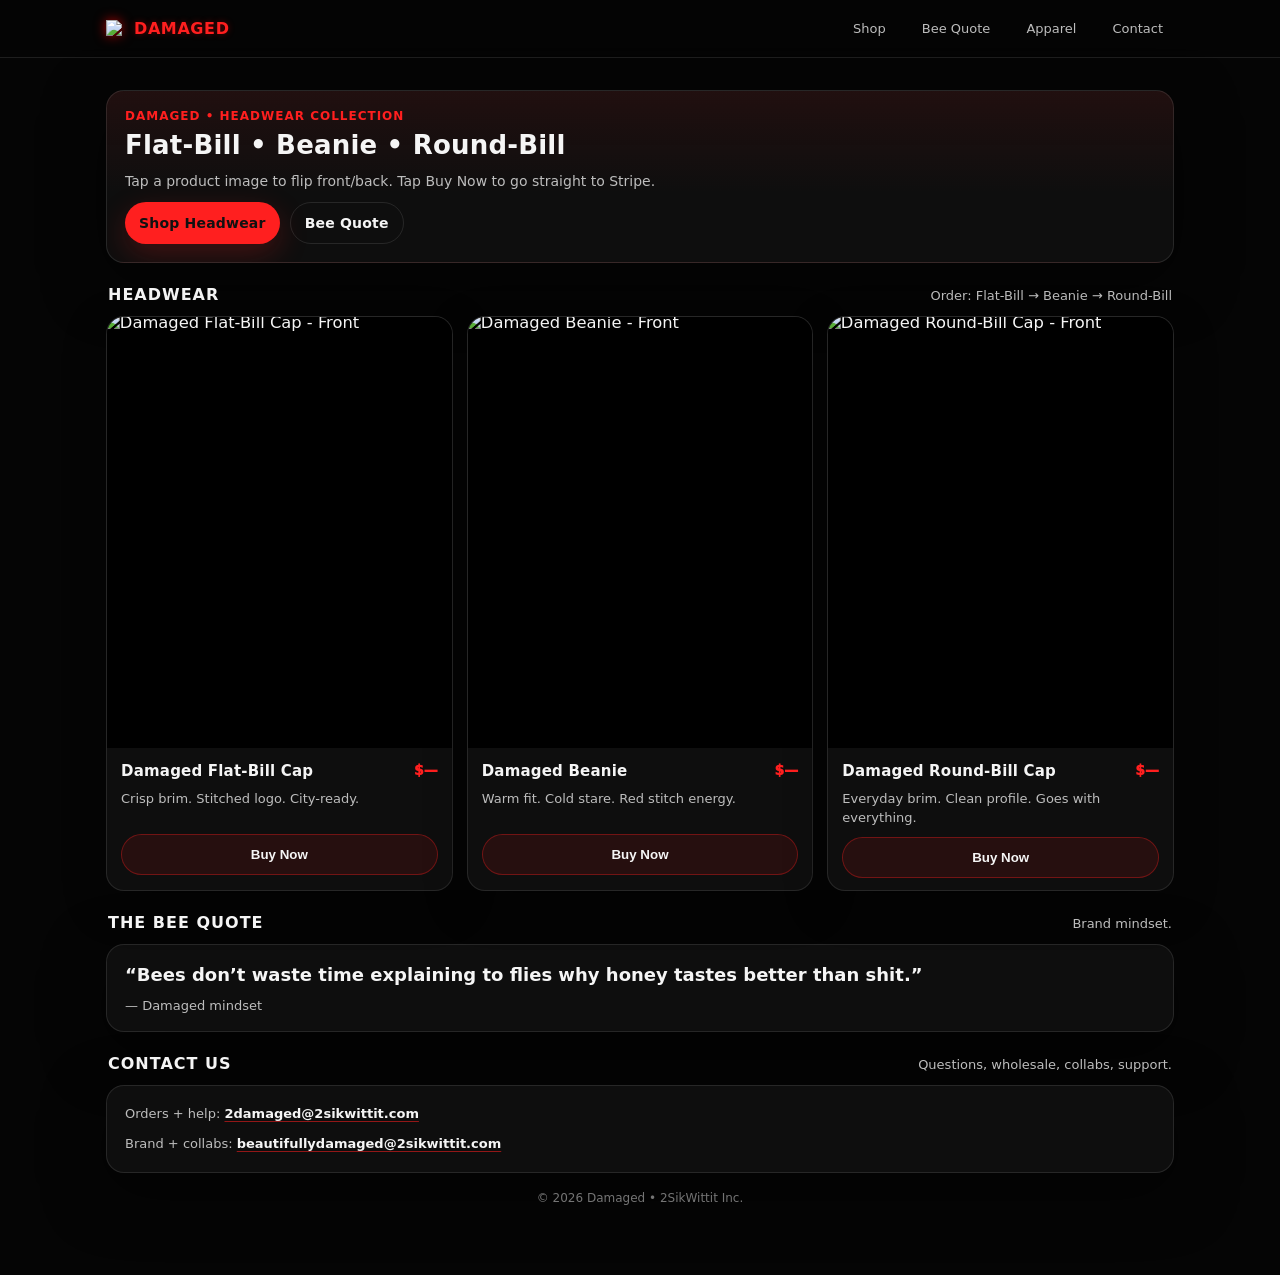
==== ad2.html @ 3af78363 "Publish root index.html for homepage" ====
<!DOCTYPE html>
<html lang="en">
<head>
  <meta charset="UTF-8" />
  <meta name="viewport" content="width=device-width,initial-scale=1" />
  <title>Damaged | Headwear Shop</title>

  <style>
    :root{
      --bg:#050505;
      --panel:#0e0e0e;
      --text:#f5f5f5;
      --muted:#bdbdbd;
      --red:#ff1f1f;
      --line:rgba(255,255,255,.10);
      --shadow: 0 18px 60px rgba(0,0,0,.55);
      --radius: 18px;
    }
    *{ box-sizing:border-box; }
    html,body{ margin:0; padding:0; background:var(--bg); color:var(--text); font-family: system-ui,-apple-system,Segoe UI,Roboto,Arial,sans-serif; }
    a{ color:inherit; text-decoration:none; }
    img{ max-width:100%; display:block; }

    .topbar{
      position:sticky; top:0; z-index:50;
      background: rgba(5,5,5,.72);
      backdrop-filter: blur(10px);
      border-bottom:1px solid var(--line);
    }
    .topbar-inner{
      max-width:1100px; margin:0 auto;
      display:flex; align-items:center; justify-content:space-between;
      padding:12px 16px;
      gap:14px;
    }

    .brand{
      display:flex; align-items:center; gap:10px;
      font-weight:900; letter-spacing:.6px;
      text-transform:uppercase;
    }
    .brand-heart{
      width:18px; height:18px; object-fit:contain;
      filter: drop-shadow(0 0 6px rgba(255,0,0,.7));
    }
    .brand span{
      color: var(--red);
      text-shadow: 0 0 6px rgba(255,0,0,.35);
    }

    .nav{
      display:flex; gap:14px; align-items:center;
      font-size:13px; color:var(--muted);
    }
    .nav a{ padding:8px 10px; border-radius:999px; border:1px solid transparent; }
    .nav a:hover{ border-color:var(--line); color:var(--text); }

    .wrap{ max-width:1100px; margin:0 auto; padding:18px 16px 70px; }

    .hero{
      margin-top:14px;
      border:1px solid var(--line);
      background: linear-gradient(180deg, rgba(255,31,31,.08), transparent 60%), var(--panel);
      border-radius: var(--radius);
      overflow:hidden;
      box-shadow: var(--shadow);
    }
    .hero-inner{
      padding:18px;
      display:flex;
      align-items:flex-end;
      justify-content:space-between;
      gap:14px;
      flex-wrap:wrap;
    }
    .kicker{
      color:var(--red);
      font-weight:900;
      letter-spacing:1px;
      text-transform:uppercase;
      font-size:12px;
    }
    h1{
      margin:8px 0 0;
      font-size:26px;
      line-height:1.15;
      letter-spacing:.2px;
    }
    .sub{
      margin:10px 0 0;
      color:var(--muted);
      line-height:1.5;
      font-size:14px;
      max-width: 62ch;
    }
    .cta-row{
      display:flex; gap:10px; flex-wrap:wrap;
      margin-top:10px;
    }
    .btn{
      appearance:none; border:none; cursor:pointer;
      padding:12px 14px;
      border-radius:999px;
      font-weight:850;
      letter-spacing:.2px;
      font-size:14px;
      display:inline-flex; align-items:center; justify-content:center;
      gap:10px;
      transition: transform .12s ease, filter .12s ease, background .12s ease, border-color .12s ease;
      user-select:none;
      white-space:nowrap;
    }
    .btn:active{ transform: translateY(1px); }
    .btn-primary{
      background: var(--red);
      color:#111;
      box-shadow: 0 10px 30px rgba(255,31,31,.22);
    }
    .btn-primary:hover{ filter: brightness(1.05); }
    .btn-ghost{
      background: transparent;
      border:1px solid var(--line);
      color:var(--text);
    }
    .btn-ghost:hover{ border-color: rgba(255,255,255,.25); }

    .section{ margin-top:22px; }
    .section-head{
      display:flex; align-items:baseline; justify-content:space-between; gap:10px;
      margin:0 2px 12px;
    }
    .section-head h2{
      margin:0;
      font-size:16px;
      text-transform:uppercase;
      letter-spacing:1px;
    }
    .section-head p{
      margin:0;
      color:var(--muted);
      font-size:13px;
    }

    .grid{
      display:grid;
      grid-template-columns: repeat(3, 1fr);
      gap:14px;
    }
    .card{
      border:1px solid var(--line);
      background: var(--panel);
      border-radius: var(--radius);
      overflow:hidden;
      box-shadow: 0 14px 40px rgba(0,0,0,.35);
      display:flex;
      flex-direction:column;
      min-height: 100%;
    }

    .flip-wrapper{
      position:relative;
      aspect-ratio: 4 / 5;
      background:#000;
      overflow:hidden;
    }
    .flip-wrapper img{
      position:absolute;
      inset:0;
      width:100%;
      height:100%;
      object-fit:cover;
      transform: scale(1.02);
      transition: opacity .28s ease, transform .35s ease;
      will-change: opacity, transform;
    }
    .flip-wrapper img.back{ opacity:0; }
    .card:hover .flip-wrapper img.front{ opacity:0; }
    .card:hover .flip-wrapper img.back{ opacity:1; }
    .card:hover .flip-wrapper img{ transform: scale(1.06); }

    .card.is-flipped .flip-wrapper img.front{ opacity:0; }
    .card.is-flipped .flip-wrapper img.back{ opacity:1; }

    .card .body{
      padding:14px 14px 12px;
      display:flex;
      flex-direction:column;
      gap:10px;
      flex:1;
    }
    .title-row{
      display:flex; align-items:flex-start; justify-content:space-between; gap:10px;
    }
    .title{
      margin:0;
      font-weight:900;
      letter-spacing:.2px;
      font-size:15px;
      line-height:1.2;
    }
    .price{
      color:var(--red);
      font-weight:950;
      font-size:14px;
      white-space:nowrap;
    }
    .desc{
      margin:0;
      color:var(--muted);
      font-size:13px;
      line-height:1.45;
      min-height: 34px;
    }
    .btn-buy{
      width:100%;
      background: rgba(255,31,31,.10);
      border:1px solid rgba(255,31,31,.35);
      color:var(--text);
      padding:12px 14px;
      border-radius:999px;
      font-weight:900;
      cursor:pointer;
      transition: filter .12s ease, transform .12s ease, border-color .12s ease;
    }
    .btn-buy:hover{
      filter: brightness(1.12);
      border-color: rgba(255,31,31,.55);
    }

    /* Responsive */
    @media (max-width: 900px){
      .grid{ grid-template-columns: repeat(2, 1fr); }
    }
    @media (max-width: 520px){
      .grid{ grid-template-columns: 1fr; }
      h1{ font-size:22px; }
    }
  </style>
</head>

<body>
  <header class="topbar">
    <div class="topbar-inner">
      <div class="brand">
        <img src="images/DamagedHeart.jpeg" alt="Damaged Heart" class="brand-heart">
        <span>Damaged</span>
      </div>

      <!-- KEEP BEE QUOTE LINK + add back-to-apparel -->
      <nav class="nav">
        <a href="#shop">Shop</a>
        <a href="#bee">Bee Quote</a>
        <a href="ad.html">Apparel</a>
        <a href="#contact">Contact</a>
      </nav>
    </div>
  </header>

  <main class="wrap">

    <!-- HERO -->
    <section class="hero" id="top">
      <div class="hero-inner">
        <div>
          <div class="kicker">Damaged • Headwear Collection</div>
          <h1>Flat-Bill • Beanie • Round-Bill</h1>
          <p class="sub">Tap a product image to flip front/back. Tap Buy Now to go straight to Stripe.</p>
          <div class="cta-row">
            <a class="btn btn-primary" href="#shop">Shop Headwear</a>
            <a class="btn btn-ghost" href="#bee">Bee Quote</a>
          </div>
        </div>
      </div>
    </section>

    <!-- PRODUCTS -->
    <section class="section" id="shop">
      <div class="section-head">
        <h2>Headwear</h2>
        <p>Order: Flat-Bill → Beanie → Round-Bill</p>
      </div>

      <div class="grid">
        <!-- 1) FLAT-BILL -->
        <article class="card" data-payment-link="https://buy.stripe.com/aFa7sN62hd7y74576scfK0b">
          <div class="flip-wrapper" role="button" aria-label="Flip product image">
            <img class="front" src="images/capsreddamaged.png" alt="Damaged Flat-Bill Cap - Front">
            <img class="back"  src="images/NewFlatBillBack.png"  alt="Damaged Flat-Bill Cap - Back">
          </div>
          <div class="body">
            <div class="title-row">
              <p class="title">Damaged Flat-Bill Cap</p>
              <div class="price">$—</div>
            </div>
            <p class="desc">Crisp brim. Stitched logo. City-ready.</p>
            <button class="btn-buy">Buy Now</button>
          </div>
        </article>

        <!-- 2) BEANIE -->
        <article class="card" data-payment-link="https://buy.stripe.com/dRm6oJ4Yd6Ja8893UgcfK05">
          <div class="flip-wrapper" role="button" aria-label="Flip product image">
            <img class="front" src="images/beanieredstitchdamagedMastercopy.png" alt="Damaged Beanie - Front">
            <img class="back"  src="images/NewDamagedBeanieBack.jpeg"  alt="Damaged Beanie - Back">
          </div>
          <div class="body">
            <div class="title-row">
              <p class="title">Damaged Beanie</p>
              <div class="price">$—</div>
            </div>
            <p class="desc">Warm fit. Cold stare. Red stitch energy.</p>
            <button class="btn-buy">Buy Now</button>
          </div>
        </article>

        <!-- 3) ROUND-BILL -->
        <article class="card" data-payment-link="https://buy.stripe.com/9B66oJ4Yd4B2gEF8awcfK06">
          <div class="flip-wrapper" role="button" aria-label="Flip product image">
            <img class="front" src="images/NewRound-BillCap.png" alt="Damaged Round-Bill Cap - Front">
            <img class="back"  src="images/NewRoundBillCap.png"  alt="Damaged Round-Bill Cap - Back">
          </div>
          <div class="body">
            <div class="title-row">
              <p class="title">Damaged Round-Bill Cap</p>
              <div class="price">$—</div>
            </div>
            <p class="desc">Everyday brim. Clean profile. Goes with everything.</p>
            <button class="btn-buy">Buy Now</button>
          </div>
        </article>
      </div>
    </section>

    <!-- BEE QUOTE -->
    <section class="section" id="bee">
      <div class="section-head">
        <h2>The Bee Quote</h2>
        <p>Brand mindset.</p>
      </div>

      <div style="border:1px solid var(--line); background:var(--panel); border-radius:var(--radius); padding:18px; box-shadow:var(--shadow);">
        <div style="font-size:18px; line-height:1.35; font-weight:900;">
          “Bees don’t waste time explaining to flies why honey tastes better than shit.”
        </div>
        <div style="margin-top:10px; color:var(--muted); font-size:13px;">
          — Damaged mindset
        </div>
      </div>
    </section>

    <!-- CONTACT -->
    <section class="section" id="contact">
      <div class="section-head">
        <h2>Contact Us</h2>
        <p>Questions, wholesale, collabs, support.</p>
      </div>

      <div style="border:1px solid var(--line); background:var(--panel); border-radius:var(--radius); padding:18px; box-shadow:var(--shadow);">
        <p style="margin:0; color:var(--muted); line-height:1.55; font-size:13px;">
          Orders + help:
          <a style="color:var(--text); font-weight:900; text-decoration:underline; text-decoration-color:rgba(255,31,31,.55); text-underline-offset:3px;"
             href="mailto:2damaged@2sikwittit.com">2damaged@2sikwittit.com</a>
        </p>
        <p style="margin:10px 0 0; color:var(--muted); line-height:1.55; font-size:13px;">
          Brand + collabs:
          <a style="color:var(--text); font-weight:900; text-decoration:underline; text-decoration-color:rgba(255,31,31,.55); text-underline-offset:3px;"
             href="mailto:beautifullydamaged@2sikwittit.com">beautifullydamaged@2sikwittit.com</a>
        </p>
      </div>

      <footer style="margin-top:18px; color:rgba(255,255,255,.45); font-size:12px; text-align:center;">
        © <span id="year"></span> Damaged • 2SikWittit Inc.
      </footer>
    </section>

  </main>

  <script>
    document.getElementById("year").textContent = new Date().getFullYear();

    // Stripe redirect
    document.addEventListener("click", (e) => {
      const buyBtn = e.target.closest(".btn-buy");
      if (buyBtn) {
        e.preventDefault();
        const card = buyBtn.closest(".card");
        const link = (card?.dataset.paymentLink || "").trim();

        if (!link || !link.startsWith("https://buy.stripe.com/")) {
          alert("Payment link missing or invalid for this item.");
          return;
        }
        buyBtn.textContent = "Redirecting…";
        window.location.href = link;
        return;
      }

      // Mobile flip: tap image to toggle front/back
      const flip = e.target.closest(".flip-wrapper");
      if (flip) {
        const card = flip.closest(".card");
        if (!card) return;
        card.classList.toggle("is-flipped");
      }
    });
  </script>
</body>
</html>
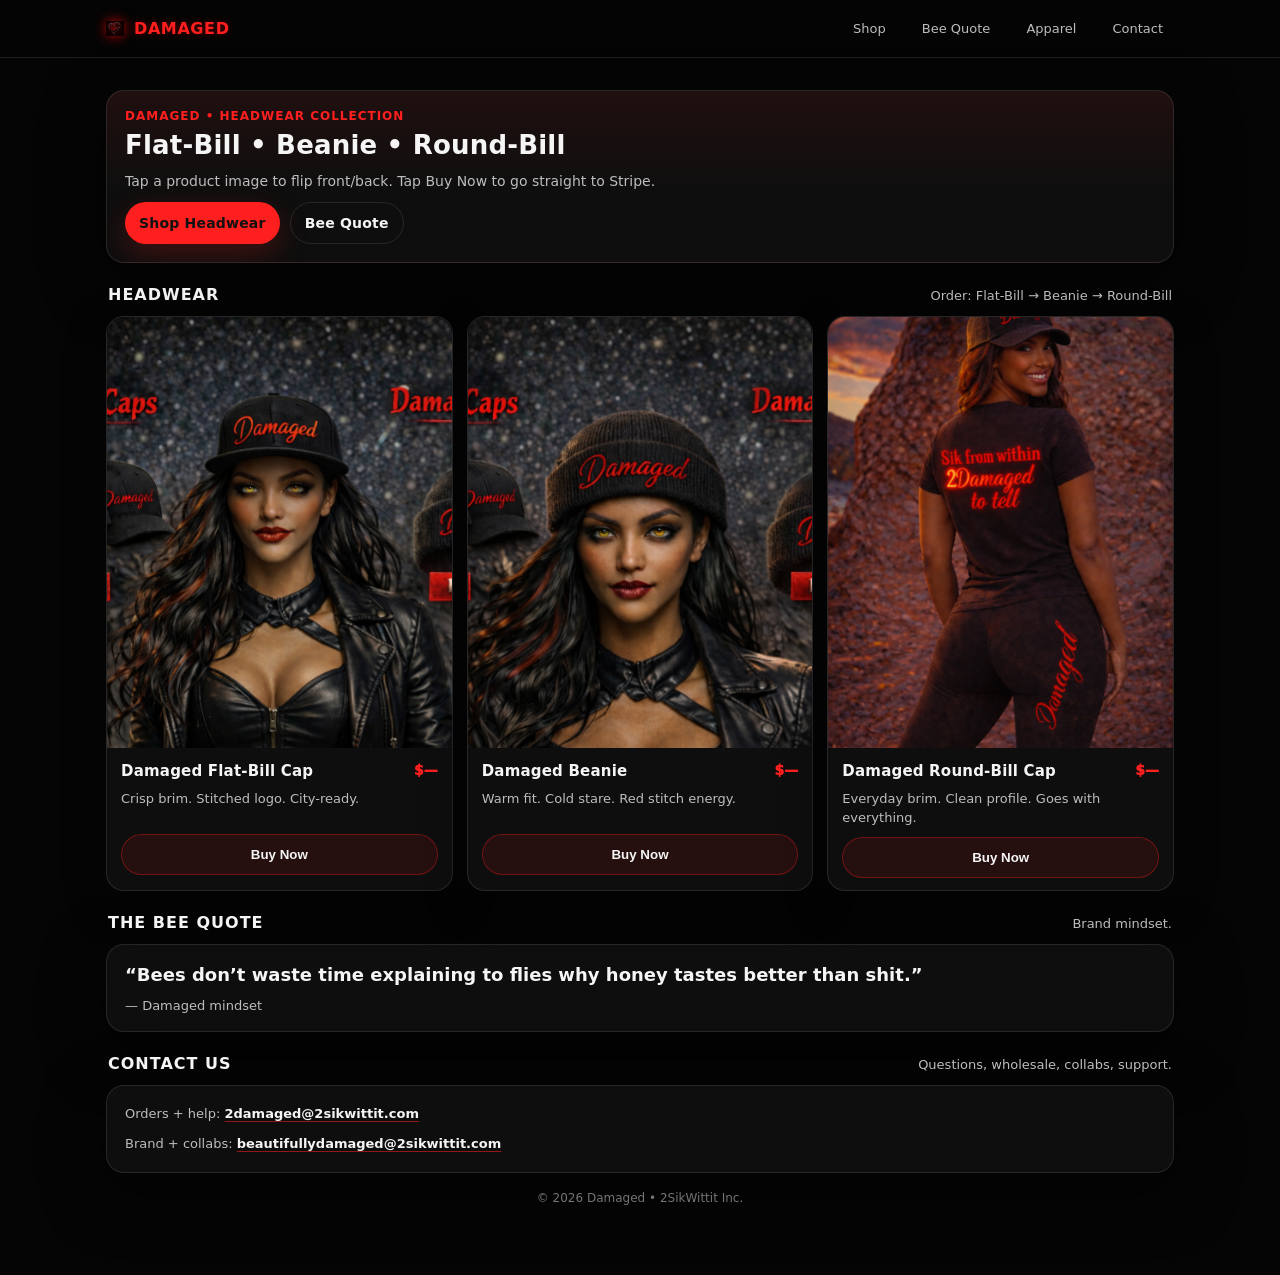
==== commit cbea1651: "Update ad.html" ====
--- a/ad2.html
+++ b/ad2.html
@@ -242,7 +242,7 @@
   <header class="topbar">
     <div class="topbar-inner">
       <div class="brand">
-        <img src="images/DamagedHeart.jpeg" alt="Damaged Heart" class="brand-heart">
+        <img src="ad/images/DamagedHeart.jpeg" alt="Damaged Heart" class="brand-heart">
         <span>Damaged</span>
       </div>
 
@@ -250,7 +250,7 @@
       <nav class="nav">
         <a href="#shop">Shop</a>
         <a href="#bee">Bee Quote</a>
-        <a href="ad.html">Apparel</a>
+        <a href="index.html">Apparel</a>
         <a href="#contact">Contact</a>
       </nav>
     </div>
@@ -284,8 +284,8 @@
         <!-- 1) FLAT-BILL -->
         <article class="card" data-payment-link="https://buy.stripe.com/aFa7sN62hd7y74576scfK0b">
           <div class="flip-wrapper" role="button" aria-label="Flip product image">
-            <img class="front" src="images/capsreddamaged.png" alt="Damaged Flat-Bill Cap - Front">
-            <img class="back"  src="images/NewFlatBillBack.png"  alt="Damaged Flat-Bill Cap - Back">
+            <img class="front" src="ad/images/capsreddamaged.png" alt="Damaged Flat-Bill Cap - Front">
+            <img class="back"  src="ad/images/NewFlatBillBack.png"  alt="Damaged Flat-Bill Cap - Back">
           </div>
           <div class="body">
             <div class="title-row">
@@ -300,8 +300,8 @@
         <!-- 2) BEANIE -->
         <article class="card" data-payment-link="https://buy.stripe.com/dRm6oJ4Yd6Ja8893UgcfK05">
           <div class="flip-wrapper" role="button" aria-label="Flip product image">
-            <img class="front" src="images/beanieredstitchdamagedMastercopy.png" alt="Damaged Beanie - Front">
-            <img class="back"  src="images/NewDamagedBeanieBack.jpeg"  alt="Damaged Beanie - Back">
+            <img class="front" src="ad/images/beanieredstitchdamagedMastercopy.png" alt="Damaged Beanie - Front">
+            <img class="back"  src="ad/images/NewDamagedBeanieBack.jpeg"  alt="Damaged Beanie - Back">
           </div>
           <div class="body">
             <div class="title-row">
@@ -316,8 +316,8 @@
         <!-- 3) ROUND-BILL -->
         <article class="card" data-payment-link="https://buy.stripe.com/9B66oJ4Yd4B2gEF8awcfK06">
           <div class="flip-wrapper" role="button" aria-label="Flip product image">
-            <img class="front" src="images/NewRound-BillCap.png" alt="Damaged Round-Bill Cap - Front">
-            <img class="back"  src="images/NewRoundBillCap.png"  alt="Damaged Round-Bill Cap - Back">
+            <img class="front" src="ad/images/NewRound-BillCap.png" alt="Damaged Round-Bill Cap - Front">
+            <img class="back"  src="ad/images/NewRoundBillCap.png"  alt="Damaged Round-Bill Cap - Back">
           </div>
           <div class="body">
             <div class="title-row">
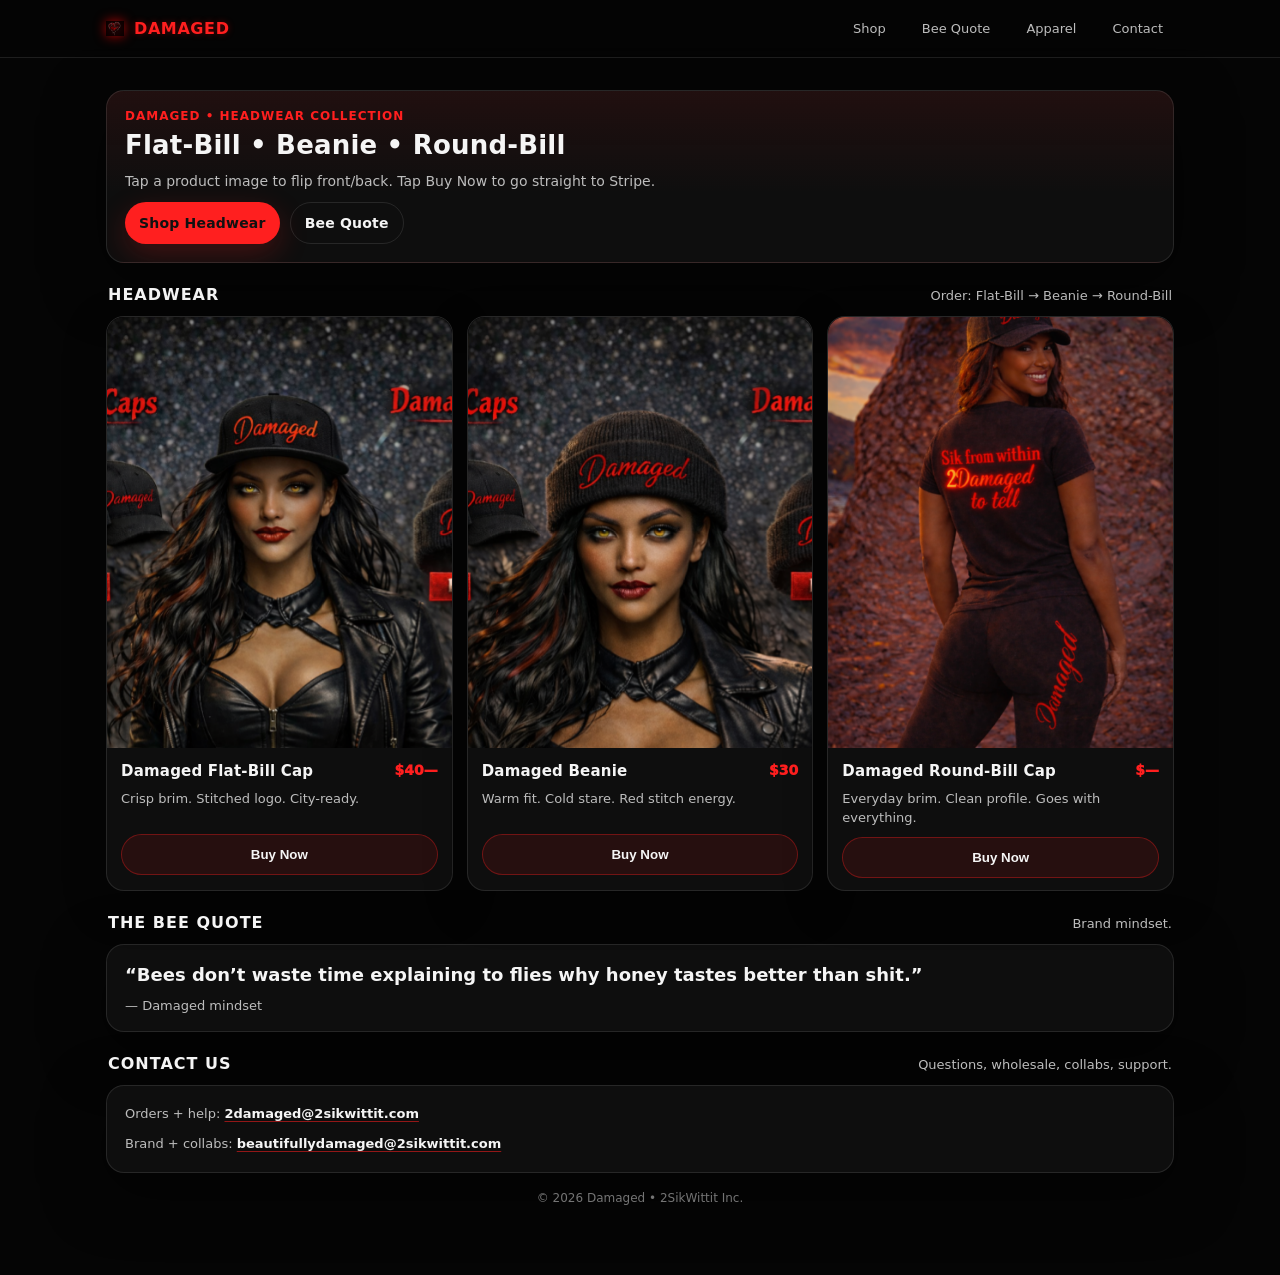
==== commit ab969fc5: "added the caps price" ====
--- a/ad2.html
+++ b/ad2.html
@@ -290,7 +290,7 @@
           <div class="body">
             <div class="title-row">
               <p class="title">Damaged Flat-Bill Cap</p>
-              <div class="price">$—</div>
+              <div class="price">$40—</div>
             </div>
             <p class="desc">Crisp brim. Stitched logo. City-ready.</p>
             <button class="btn-buy">Buy Now</button>
@@ -306,7 +306,7 @@
           <div class="body">
             <div class="title-row">
               <p class="title">Damaged Beanie</p>
-              <div class="price">$—</div>
+              <div class="price">$30</div>
             </div>
             <p class="desc">Warm fit. Cold stare. Red stitch energy.</p>
             <button class="btn-buy">Buy Now</button>
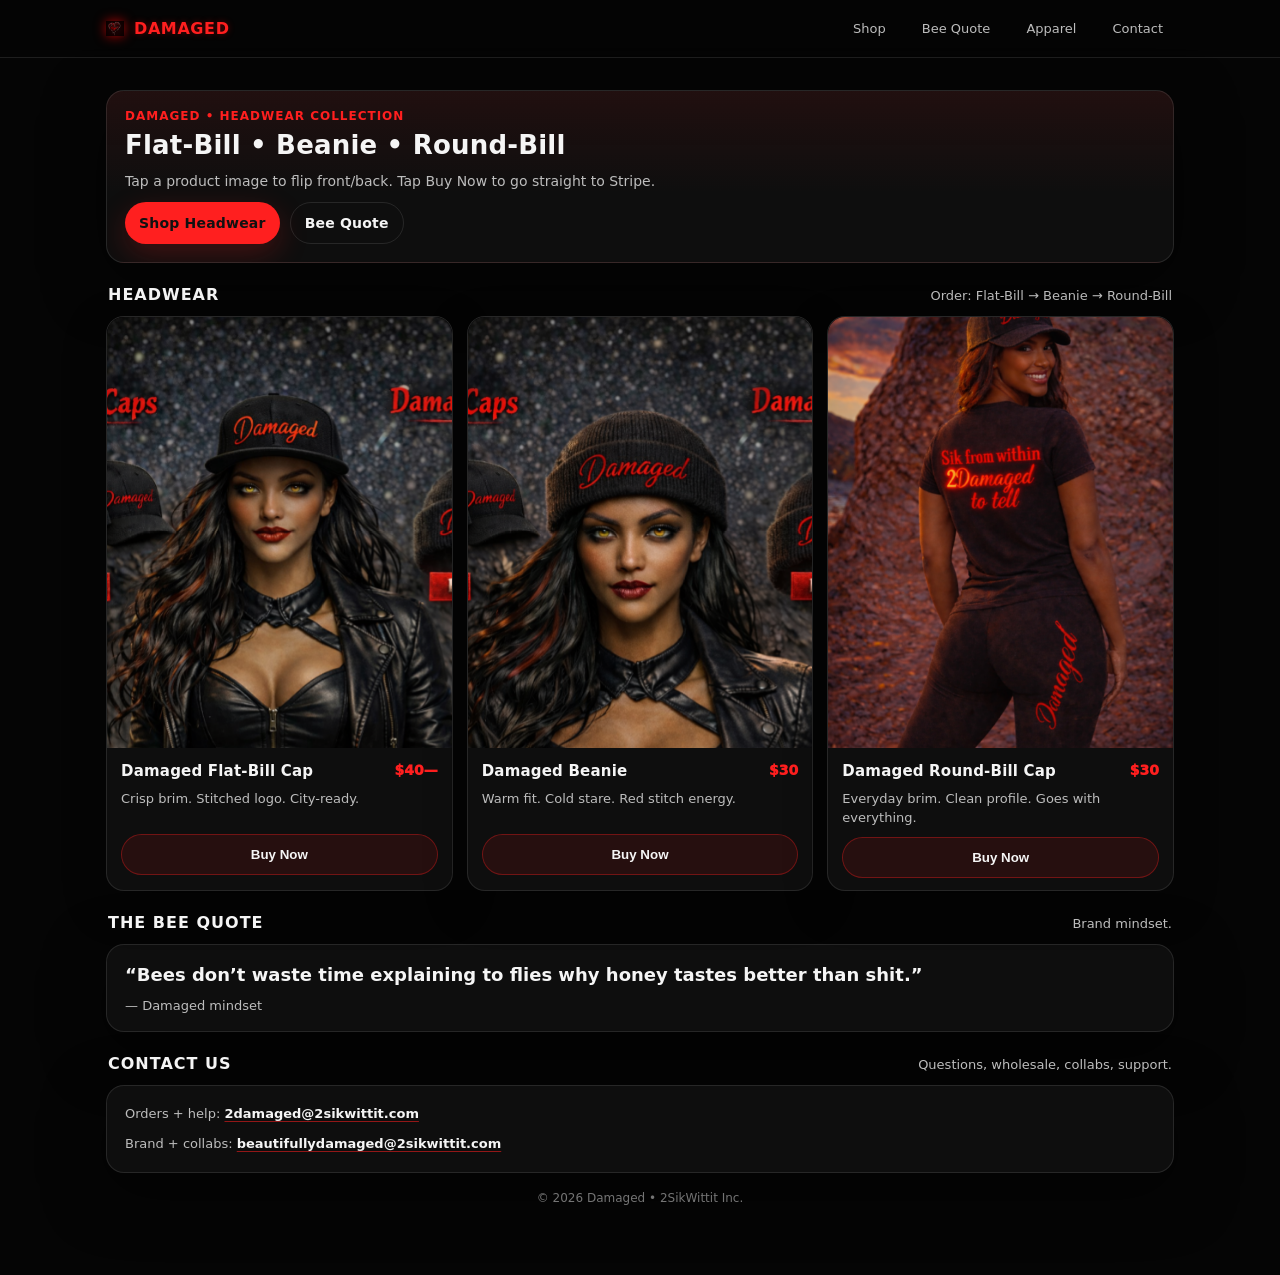
==== commit 8af53dc1: "added the roundbill ap price" ====
--- a/ad2.html
+++ b/ad2.html
@@ -322,7 +322,7 @@
           <div class="body">
             <div class="title-row">
               <p class="title">Damaged Round-Bill Cap</p>
-              <div class="price">$—</div>
+              <div class="price">$30</div>
             </div>
             <p class="desc">Everyday brim. Clean profile. Goes with everything.</p>
             <button class="btn-buy">Buy Now</button>
